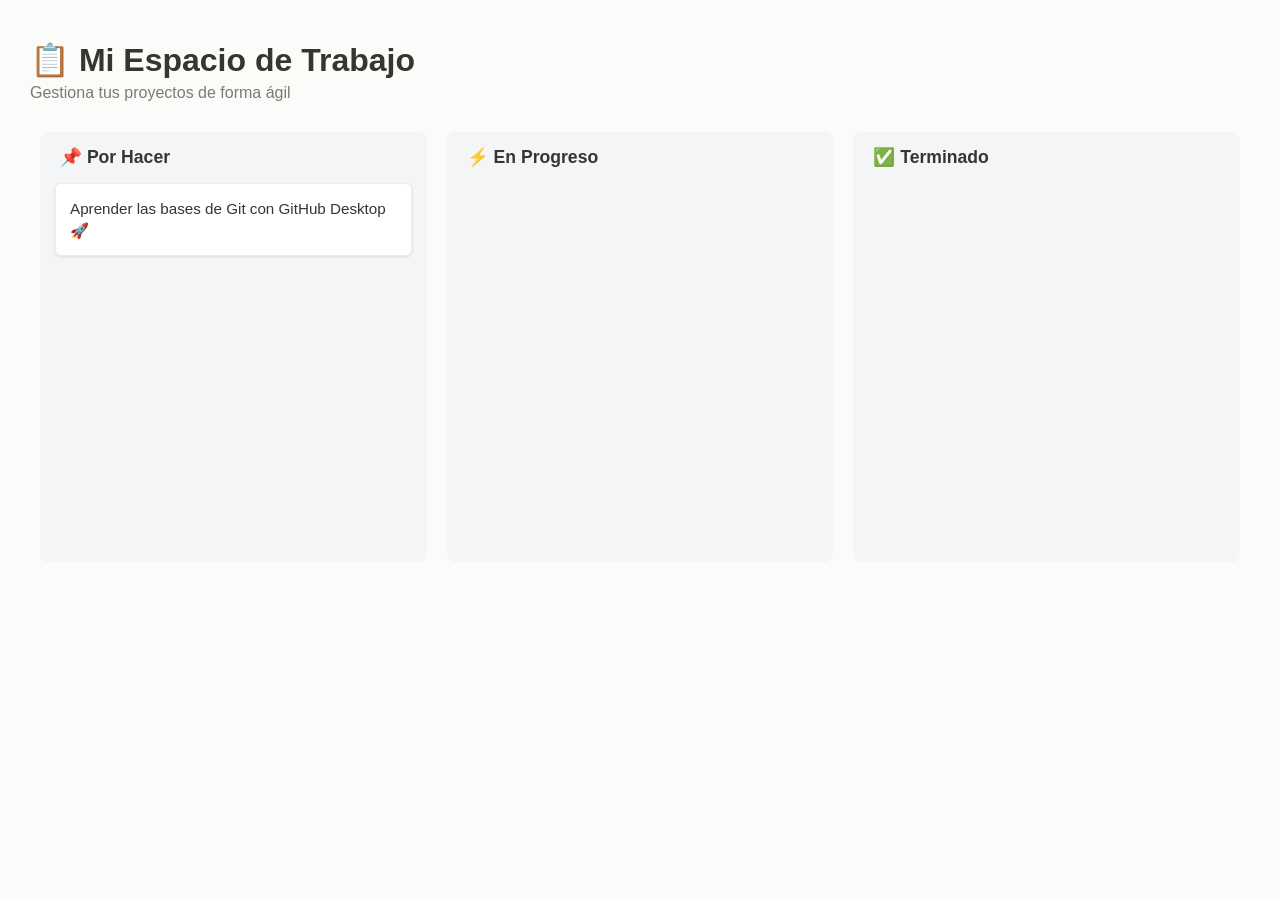
==== frontend/index.html @ f31f3bab "Estructura HTML y diseño CSS para columnas kanban Creé una configuración de tres columnas (Por hacer" ====
<!DOCTYPE html>
<html lang="es">
<head>
    <meta charset="UTF-8">
    <meta name="viewport" content="width=device-width, initial-scale=1.0">
    <title>Mi Tablero Kanban - Estilo Notion</title>
    <link rel="stylesheet" href="style.css">
</head>
<body>

    <header>
        <h1>📋 Mi Espacio de Trabajo</h1>
        <p>Gestiona tus proyectos de forma ágil</p>
    </header>

    <main class="kanban-board">
        
        <section class="kanban-column" id="to-do">
            <h2>📌 Por Hacer</h2>
            <div class="cards-container">
                <div class="kanban-card">
                    <p>Aprender las bases de Git con GitHub Desktop 🚀</p>
                </div>
            </div>
        </section>

        <section class="kanban-column" id="in-progress">
            <h2>⚡ En Progreso</h2>
            <div class="cards-container">
                </div>
        </section>

        <section class="kanban-column" id="done">
            <h2>✅ Terminado</h2>
            <div class="cards-container">
                </div>
        </section>

    </main>

    <script src="app.js"></script>
</body>
</html>
---- frontend/style.css ----
/* Configuración general y tipografía estilo Notion */
body {
    font-family: 'Segoe UI', Tahoma, Geneva, Verdana, sans-serif;
    background-color: #fbfbfa; /* Gris ultra claro de fondo */
    color: #37352f; /* El color de texto casi negro de Notion */
    margin: 0;
    padding: 20px;
}

header {
    margin-bottom: 30px;
    padding-left: 10px;
}

header h1 {
    font-size: 2rem;
    margin-bottom: 5px;
}

header p {
    color: #7a7a76;
    margin: 0;
}

/* El contenedor del tablero usa Flexbox para alinear las columnas horizontalmente */
.kanban-board {
    display: flex;
    gap: 20px; /* Separación entre columnas */
    align-items: flex-start;
    max-width: 1200px;
    margin: 0 auto;
}

/* Estilo para cada una de las 3 columnas */
.kanban-column {
    background-color: #f4f5f6; /* Fondo gris suave para la columna */
    flex: 1; /* Hace que las 3 columnas midan exactamente lo mismo */
    border-radius: 8px;
    padding: 15px;
    min-height: 400px;
}

.kanban-column h2 {
    font-size: 1.1rem;
    margin-top: 0;
    margin-bottom: 15px;
    padding-left: 5px;
}

/* Contenedor interno donde caerán las tarjetas */
.cards-container {
    display: flex;
    flex-direction: column;
    gap: 10px;
    min-height: 350px;
}

/* Estilo de la tarjeta de tarea individual */
.kanban-card {
    background-color: #ffffff;
    padding: 14px;
    border-radius: 6px;
    box-shadow: 0px 1px 3px rgba(0, 0, 0, 0.1); /* Sombra ligera profesional */
    border: 1px solid #edece9;
    cursor: grab; /* Cambia el cursor para indicar que se puede mover */
}

.kanban-card p {
    margin: 0;
    font-size: 0.95rem;
    line-height: 1.4;
}
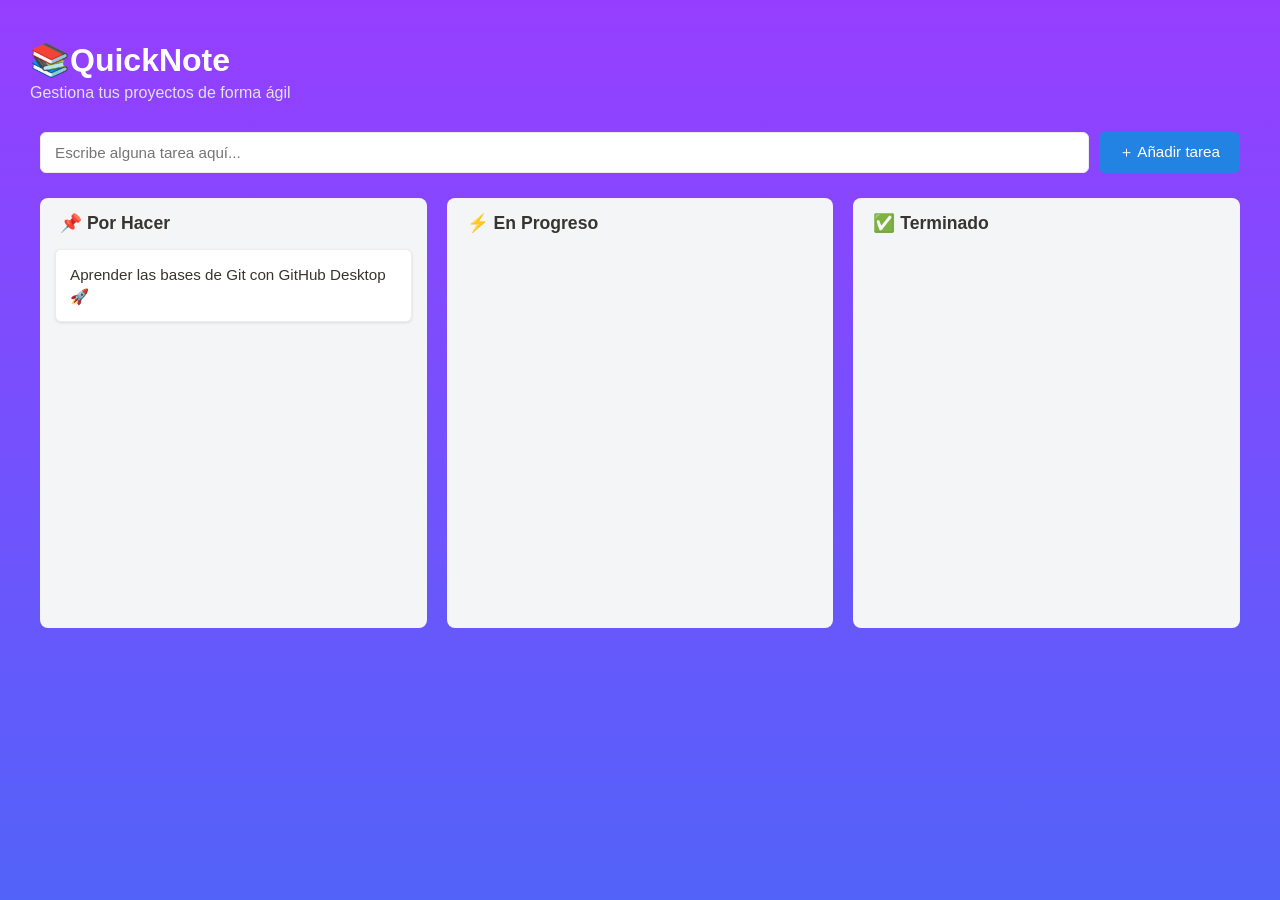
==== commit f1de42c8: "creación de tarjetas y fondo personalizado Se arreglo los IDs de entrada de tareas para permitir la " ====
--- a/frontend/index.html
+++ b/frontend/index.html
@@ -9,16 +9,21 @@
 <body>
 
     <header>
-        <h1>📋 Mi Espacio de Trabajo</h1>
+        <h1>📚QuickNote</h1>
         <p>Gestiona tus proyectos de forma ágil</p>
     </header>
+
+    <div class="add-task-container">
+        <input type="text" id="task-input" placeholder="Escribe alguna tarea aquí..." autocomplete="off">
+        <button id="add-task-btn">＋ Añadir tarea</button>
+    </div>
 
     <main class="kanban-board">
         
         <section class="kanban-column" id="to-do">
             <h2>📌 Por Hacer</h2>
-            <div class="cards-container">
-                <div class="kanban-card">
+            <div class="cards-container dropzone">
+                <div class="kanban-card" draggable="true">
                     <p>Aprender las bases de Git con GitHub Desktop 🚀</p>
                 </div>
             </div>
@@ -26,13 +31,13 @@
 
         <section class="kanban-column" id="in-progress">
             <h2>⚡ En Progreso</h2>
-            <div class="cards-container">
+            <div class="cards-container dropzone">
                 </div>
         </section>
 
         <section class="kanban-column" id="done">
             <h2>✅ Terminado</h2>
-            <div class="cards-container">
+            <div class="cards-container dropzone">
                 </div>
         </section>
 
--- a/frontend/style.css
+++ b/frontend/style.css
@@ -1,8 +1,11 @@
-/* Configuración general y tipografía estilo Notion */
+/* Configuración general con el fondo degradado suave y relajante */
 body {
     font-family: 'Segoe UI', Tahoma, Geneva, Verdana, sans-serif;
-    background-color: #fbfbfa; /* Gris ultra claro de fondo */
-    color: #37352f; /* El color de texto casi negro de Notion */
+    /* Degradado lineal extraído de tu última imagen */
+    background: linear-gradient(180deg, #963eff 0%, #5263f9 100%);
+    /* Evita que el fondo se corte si tienes muchas tareas hacia abajo */
+    background-attachment: fixed;
+    color: #37352f; 
     margin: 0;
     padding: 20px;
 }
@@ -15,10 +18,11 @@
 header h1 {
     font-size: 2rem;
     margin-bottom: 5px;
+    color: #ffffff; /* 👇 Cambiado a blanco para que resalte */
 }
 
 header p {
-    color: #7a7a76;
+    color: #e2e2e2; /* 👇 Cambiado a un gris claro súper limpio */
     margin: 0;
 }
 
@@ -69,4 +73,47 @@
     margin: 0;
     font-size: 0.95rem;
     line-height: 1.4;
+}
+
+/* Contenedor del buscador de tareas */
+.add-task-container {
+    max-width: 1200px;
+    margin: 0 auto 25px auto;
+    display: flex;
+    gap: 10px;
+    padding: 0 10px;
+}
+
+/* El campo de texto estilo input de Notion */
+#task-input {
+    flex: 1;
+    padding: 10px 14px;
+    font-size: 0.95rem;
+    border-radius: 6px;
+    border: 1px solid #edece9;
+    background-color: #ffffff;
+    color: #37352f;
+    outline: none;
+}
+
+#task-input:focus {
+    border-color: #2383e2; /* Azul sutil al dar clic */
+    box-shadow: 0 0 0 3px rgba(35, 131, 226, 0.15);
+}
+
+/* El botón de agregar */
+#add-task-btn {
+    background-color: #2383e2;
+    color: white;
+    border: none;
+    padding: 10px 20px;
+    font-size: 0.95rem;
+    font-weight: 500;
+    border-radius: 6px;
+    cursor: pointer;
+    transition: background 0.2s ease;
+}
+
+#add-task-btn:hover {
+    background-color: #1a6ab4;
 }
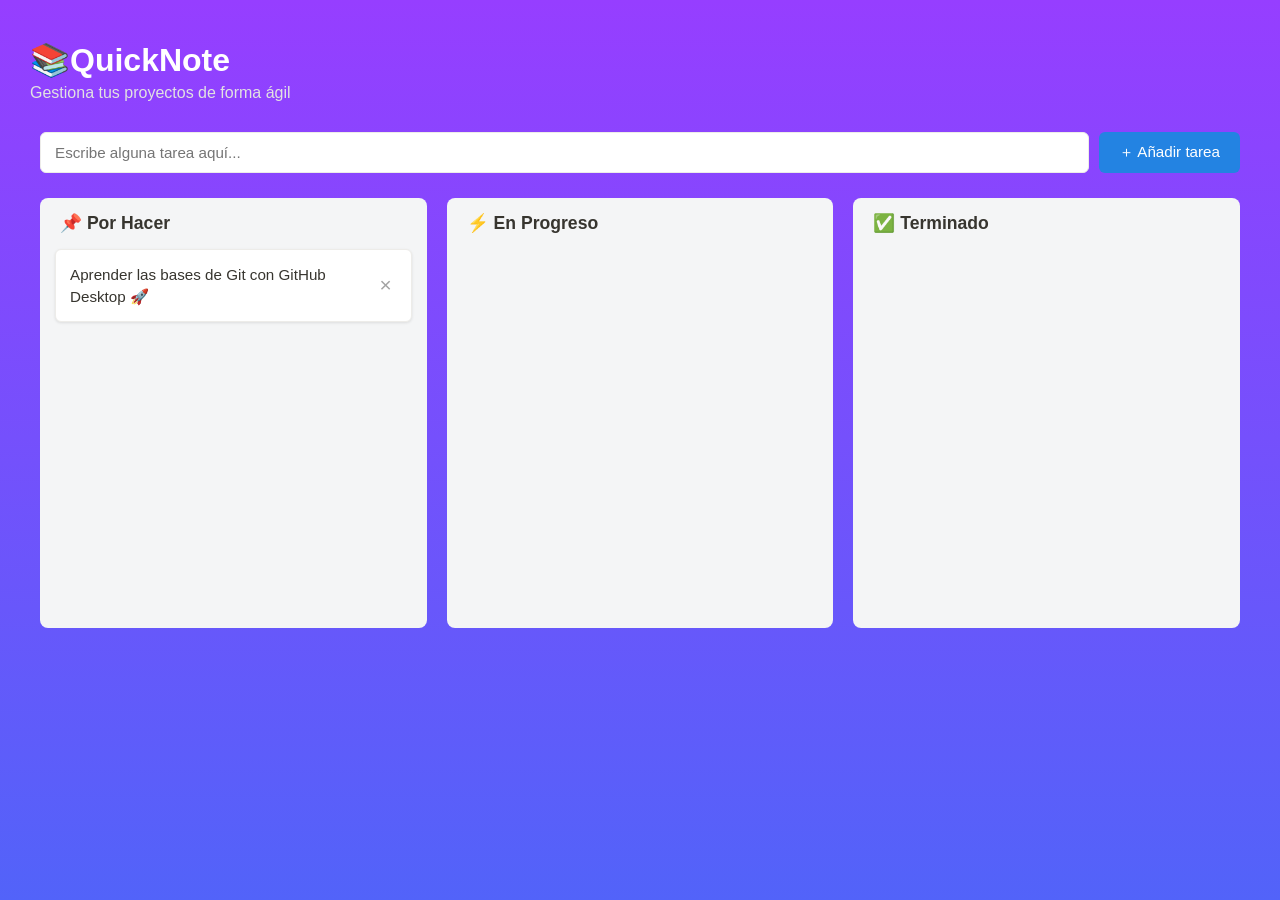
==== commit 4fb6797e: "Retoques" ====
--- a/frontend/index.html
+++ b/frontend/index.html
@@ -23,11 +23,14 @@
         <section class="kanban-column" id="to-do">
             <h2>📌 Por Hacer</h2>
             <div class="cards-container dropzone">
+        
                 <div class="kanban-card" draggable="true">
                     <p>Aprender las bases de Git con GitHub Desktop 🚀</p>
+                    <button class="delete-card-btn">×</button>
                 </div>
+
             </div>
-        </section>
+        </section> 
 
         <section class="kanban-column" id="in-progress">
             <h2>⚡ En Progreso</h2>
--- a/frontend/style.css
+++ b/frontend/style.css
@@ -116,4 +116,32 @@
 
 #add-task-btn:hover {
     background-color: #1a6ab4;
+}
+
+/* Hacer que la tarjeta use Flexbox para alinear el texto y el botón X */
+.kanban-card {
+    display: flex;
+    justify-content: space-between;
+    align-items: center;
+    position: relative;
+    transition: all 0.2s ease; /* Animación para cuando aparezca/desaparezca */
+}
+
+/* Estilo para el botón de eliminar */
+.delete-card-btn {
+    background: none;
+    border: none;
+    color: #a3a3a3;
+    font-size: 1.3rem;
+    cursor: pointer;
+    padding: 0 5px;
+    line-height: 1;
+    border-radius: 4px;
+    transition: all 0.2s ease;
+}
+
+/* Efecto cuando pasas el mouse por encima de la X */
+.delete-card-btn:hover {
+    background-color: #fee2e2; /* Fondo rojo sutil */
+    color: #ef4444; /* X de color rojo */
 }
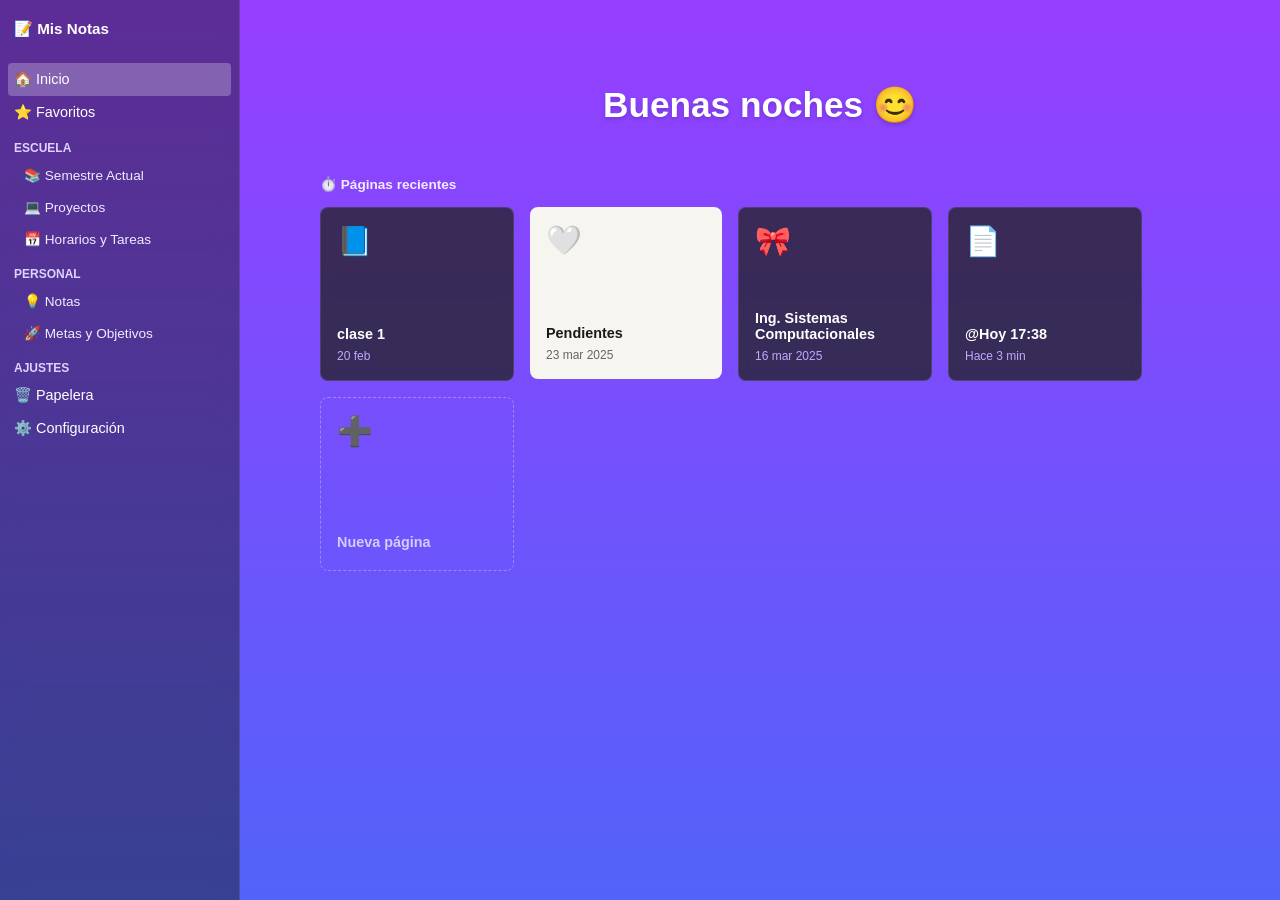
==== commit 350d8844: "estructura del panel igual que al de un bloc de notas Reemplacé la antigua cuadrícula con una barra " ====
--- a/frontend/index.html
+++ b/frontend/index.html
@@ -3,49 +3,96 @@
 <head>
     <meta charset="UTF-8">
     <meta name="viewport" content="width=device-width, initial-scale=1.0">
-    <title>Mi Tablero Kanban - Estilo Notion</title>
+    <title>Jocelin's Notion</title>
     <link rel="stylesheet" href="style.css">
 </head>
 <body>
 
-    <header>
-        <h1>📚QuickNote</h1>
-        <p>Gestiona tus proyectos de forma ágil</p>
-    </header>
+    <div class="notion-layout">
+        <!-- 1. BARRA LATERAL OSCURA (SIDEBAR) -->
+        <aside class="notion-sidebar">
+            <div class="sidebar-header">
+                <div class="user-profile">📝 Mis Notas</div>
+            </div>
+            
+            <nav class="sidebar-menu">
+                <div class="menu-item active">🏠 Inicio</div>
+                <div class="menu-item">⭐ Favoritos</div>
+                
+                <div class="menu-section">Escuela</div>
+                <div class="menu-item sub">📚 Semestre Actual</div>
+                <div class="menu-item sub">💻 Proyectos</div>
+                <div class="menu-item sub">📅 Horarios y Tareas</div>
+                
+                <div class="menu-section">Personal</div>
+                <div class="menu-item sub">💡 Notas</div>
+                <div class="menu-item sub">🚀 Metas y Objetivos</div>
+                
+                <div class="menu-section">Ajustes</div>
+                <div class="menu-item">🗑️ Papelera</div>
+                <div class="menu-item">⚙️ Configuración</div>
+            </nav>
+        </aside>
 
-    <div class="add-task-container">
-        <input type="text" id="task-input" placeholder="Escribe alguna tarea aquí..." autocomplete="off">
-        <button id="add-task-btn">＋ Añadir tarea</button>
+        <!-- 2. CONTENIDO PRINCIPAL (ESTILO NOTION HOME) -->
+        <main class="notion-main">
+            <header class="notion-header">
+                <h1 id="welcome-title">Buenas tardes 😊</h1>
+            </header>
+            <!-- Sección de Páginas Recientes -->
+            <section class="pages-section">
+                <p class="section-title">⏱️ Páginas recientes</p>
+                
+                <div class="cards-grid">
+                    <!-- Tarjeta 1 -->
+                    <div class="notion-page-card">
+                        <div class="page-icon">📘</div>
+                        <div class="page-info">
+                            <h3>clase 1</h3>
+                            <span>20 feb</span>
+                        </div>
+                    </div>
+
+                    <!-- Tarjeta 2 -->
+                    <div class="notion-page-card highlight">
+                        <div class="page-icon">🤍</div>
+                        <div class="page-info">
+                            <h3>Pendientes</h3>
+                            <span>23 mar 2025</span>
+                        </div>
+                    </div>
+
+                    <!-- Tarjeta 3 -->
+                    <div class="notion-page-card">
+                        <div class="page-icon">🎀</div>
+                        <div class="page-info">
+                            <h3>Ing. Sistemas Computacionales</h3>
+                            <span>16 mar 2025</span>
+                        </div>
+                    </div>
+
+                    <!-- Tarjeta 4 -->
+                    <div class="notion-page-card">
+                        <div class="page-icon">📄</div>
+                        <div class="page-info">
+                            <h3>@Hoy 17:38</h3>
+                            <span>Hace 3 min</span>
+                        </div>
+                    </div>
+
+                    <!-- Tarjeta de Crear Nueva Página -->
+                    <div class="notion-page-card create-card">
+                        <div class="page-icon">➕</div>
+                        <div class="page-info">
+                            <h3>Nueva página</h3>
+                        </div>
+                    </div>
+                </div>
+            </section>
+        </main>
     </div>
 
-    <main class="kanban-board">
-        
-        <section class="kanban-column" id="to-do">
-            <h2>📌 Por Hacer</h2>
-            <div class="cards-container dropzone">
-        
-                <div class="kanban-card" draggable="true">
-                    <p>Aprender las bases de Git con GitHub Desktop 🚀</p>
-                    <button class="delete-card-btn">×</button>
-                </div>
+    <script src="app.js"></script>
 
-            </div>
-        </section> 
-
-        <section class="kanban-column" id="in-progress">
-            <h2>⚡ En Progreso</h2>
-            <div class="cards-container dropzone">
-                </div>
-        </section>
-
-        <section class="kanban-column" id="done">
-            <h2>✅ Terminado</h2>
-            <div class="cards-container dropzone">
-                </div>
-        </section>
-
-    </main>
-
-    <script src="app.js"></script>
 </body>
 </html>
--- a/frontend/style.css
+++ b/frontend/style.css
@@ -1,147 +1,273 @@
-/* Configuración general con el fondo degradado suave y relajante */
+/* Configuración General respetando tu degradado favorito */
 body {
-    font-family: 'Segoe UI', Tahoma, Geneva, Verdana, sans-serif;
-    /* Degradado lineal extraído de tu última imagen */
+    font-family: -apple-system, BlinkMacSystemFont, "Segoe UI", Roboto, Helvetica, Arial, sans-serif;
+    margin: 0;
+    padding: 0;
+    /* 👇 Tu degradado pastel exacto */
     background: linear-gradient(180deg, #963eff 0%, #5263f9 100%);
-    /* Evita que el fondo se corte si tienes muchas tareas hacia abajo */
     background-attachment: fixed;
-    color: #37352f; 
-    margin: 0;
-    padding: 20px;
-}
-
-header {
-    margin-bottom: 30px;
-    padding-left: 10px;
-}
-
-header h1 {
-    font-size: 2rem;
-    margin-bottom: 5px;
-    color: #ffffff; /* 👇 Cambiado a blanco para que resalte */
-}
-
-header p {
-    color: #e2e2e2; /* 👇 Cambiado a un gris claro súper limpio */
-    margin: 0;
-}
-
-/* El contenedor del tablero usa Flexbox para alinear las columnas horizontalmente */
-.kanban-board {
-    display: flex;
-    gap: 20px; /* Separación entre columnas */
-    align-items: flex-start;
-    max-width: 1200px;
-    margin: 0 auto;
-}
-
-/* Estilo para cada una de las 3 columnas */
-.kanban-column {
-    background-color: #f4f5f6; /* Fondo gris suave para la columna */
-    flex: 1; /* Hace que las 3 columnas midan exactamente lo mismo */
+    color: #ffffff;
+}
+
+/* Distribución de la Pantalla en dos columnas */
+.notion-layout {
+    display: flex;
+    height: 100vh;
+    width: 100vw;
+    overflow: hidden;
+}
+
+/* 1. BARRA LATERAL (Efecto Glassmorphism sutil para que combine con el fondo) */
+.notion-sidebar {
+    width: 240px;
+    background-color: rgba(25, 25, 25, 0.45); /* Oscuro semitransparente */
+    backdrop-filter: blur(10px); /* Desenfoque de cristal premium */
+    -webkit-backdrop-filter: blur(10px);
+    border-right: 1px solid rgba(255, 255, 255, 0.1);
+    display: flex;
+    flex-direction: column;
+    padding: 10px 0;
+    box-sizing: border-box;
+}
+
+.sidebar-header {
+    padding: 10px 14px;
+    font-weight: 600;
+    font-size: 0.95rem;
+    color: #ffffff;
+}
+
+.sidebar-menu {
+    margin-top: 15px;
+}
+
+.menu-section {
+    font-size: 0.75rem;
+    color: #dfd2ff; /* Morado claro para que contraste */
+    text-transform: uppercase;
+    font-weight: 700;
+    padding: 12px 14px 4px 14px;
+}
+
+.menu-item {
+    padding: 8px 14px;
+    font-size: 0.9rem;
+    color: #ffffff;
+    cursor: pointer;
+    display: flex;
+    align-items: center;
+    gap: 8px; /* 👇 Añade esto para que el emoji no quede pegado al texto */
+    transition: background 0.2s;
+}
+
+.menu-item:hover {
+    background-color: rgba(255, 255, 255, 0.15);
+    border-radius: 4px;
+    margin: 0 8px;
+    padding: 8px 6px;
+}
+
+.menu-item.active {
+    background-color: rgba(255, 255, 255, 0.25);
+    font-weight: 500;
+    border-radius: 4px;
+    margin: 0 8px;
+    padding: 8px 6px;
+}
+
+.menu-item.sub {
+    color: #f1ebff;
+    font-size: 0.85rem;
+    padding-left: 24px;
+}
+
+/* 2. ÁREA PRINCIPAL CON FONDO DEGRADADO VISIBLE */
+.notion-main {
+    flex: 1;
+    padding: 60px 80px;
+    overflow-y: auto;
+}
+
+.notion-header h1 {
+    font-size: 2.2rem;
+    font-weight: 700;
+    text-align: center;
+    margin-bottom: 50px;
+    color: #ffffff;
+    text-shadow: 0 2px 4px rgba(0, 0, 0, 0.2); /* Sombra sutil al texto */
+}
+
+/* Sección de Páginas */
+.section-title {
+    font-size: 0.85rem;
+    color: #ffffff;
+    font-weight: 600;
+    margin-bottom: 15px;
+    opacity: 0.9;
+}
+
+/* Rejilla de Tarjetas */
+.cards-grid {
+    display: flex;
+    gap: 16px;
+    flex-wrap: wrap;
+}
+
+/* Tarjetas oscuras traslúcidas que dejan ver el fondo sutilmente */
+.notion-page-card {
+    background-color: rgba(32, 32, 32, 0.75);
+    backdrop-filter: blur(5px);
+    border: 1px solid rgba(255, 255, 255, 0.1);
     border-radius: 8px;
-    padding: 15px;
-    min-height: 400px;
-}
-
-.kanban-column h2 {
-    font-size: 1.1rem;
-    margin-top: 0;
+    width: 160px;
+    height: 140px;
+    padding: 16px;
+    display: flex;
+    flex-direction: column;
+    justify-content: space-between;
+    cursor: pointer;
+    transition: all 0.2s ease;
+}
+
+.notion-page-card:hover {
+    background-color: rgba(44, 44, 44, 0.85);
+    transform: translateY(-2px); /* Pequeño brinco hacia arriba al pasar el mouse */
+}
+
+/* Tarjeta destacada 'Pendientes' (Color crema de tu captura) */
+.notion-page-card.highlight {
+    background-color: #f7f5f0;
+    color: #191919;
+    border: none;
+}
+
+.notion-page-card.highlight:hover {
+    background-color: #eeebe3;
+}
+
+.notion-page-card.highlight .page-info span {
+    color: #666666;
+}
+
+.page-icon {
+    font-size: 1.8rem;
+}
+
+.page-info h3 {
+    margin: 0 0 4px 0;
+    font-size: 0.9rem;
+    font-weight: 600;
+}
+
+.page-info span {
+    font-size: 0.75rem;
+    color: #bfaaff; /* Gris morado claro para fechas */
+}
+
+/* Tarjeta especial Nueva Página */
+.create-card {
+    background-color: transparent;
+    border: 1px dashed rgba(255, 255, 255, 0.3);
+}
+
+.create-card .page-info h3 {
+    color: #ffffff;
+    opacity: 0.7;
+}
+
+.create-card:hover {
+    background-color: rgba(255, 255, 255, 0.1);
+}
+
+/* ==========================================
+   ARREGLO DEL LOG IN (BLANCO, CHICO Y CENTRADO)
+   ========================================== */
+
+/* Centra la cajita encima del fondo morado */
+.login-wrapper {
+    display: flex;
+    justify-content: center;
+    align-items: center;
+    min-height: 100vh;
+    width: 100vw;
+    position: absolute;
+    top: 0;
+    left: 0;
+    z-index: 999;
+}
+
+/* La cajita blanca y pequeña */
+.login-wrapper .login-container {
+    background-color: #ffffff !important; 
+    width: 100%;
+    max-width: 300px; /* 👇 Súper compacta */
+    padding: 30px;
+    border-radius: 12px;
+    box-shadow: 0 10px 25px rgba(0, 0, 0, 0.2);
+    text-align: center;
+    color: #333333 !important;
+    box-sizing: border-box;
+}
+
+.login-wrapper .login-container h2 {
+    font-size: 1.4rem;
+    margin: 0 0 6px 0;
+    color: #111111;
+    font-weight: 600;
+}
+
+.login-wrapper .login-subtitle {
+    color: #666666;
+    font-size: 0.8rem;
+    margin-bottom: 20px;
+}
+
+.login-wrapper .input-group {
+    text-align: left;
     margin-bottom: 15px;
-    padding-left: 5px;
-}
-
-/* Contenedor interno donde caerán las tarjetas */
-.cards-container {
-    display: flex;
-    flex-direction: column;
-    gap: 10px;
-    min-height: 350px;
-}
-
-/* Estilo de la tarjeta de tarea individual */
-.kanban-card {
+}
+
+.login-wrapper .input-group label {
+    display: block;
+    font-size: 0.75rem;
+    color: #555555;
+    margin-bottom: 4px;
+    font-weight: 500;
+}
+
+/* Inputs bonitos y estilizados */
+.login-wrapper .input-group input {
+    width: 100%;
+    padding: 10px;
+    font-size: 0.85rem;
+    background-color: #f9f9f9;
+    border: 1px solid #cccccc;
+    border-radius: 6px;
+    color: #333333;
+    outline: none;
+    box-sizing: border-box;
+}
+
+.login-wrapper .input-group input:focus {
+    border-color: #5263f9;
     background-color: #ffffff;
-    padding: 14px;
-    border-radius: 6px;
-    box-shadow: 0px 1px 3px rgba(0, 0, 0, 0.1); /* Sombra ligera profesional */
-    border: 1px solid #edece9;
-    cursor: grab; /* Cambia el cursor para indicar que se puede mover */
-}
-
-.kanban-card p {
-    margin: 0;
-    font-size: 0.95rem;
-    line-height: 1.4;
-}
-
-/* Contenedor del buscador de tareas */
-.add-task-container {
-    max-width: 1200px;
-    margin: 0 auto 25px auto;
-    display: flex;
-    gap: 10px;
-    padding: 0 10px;
-}
-
-/* El campo de texto estilo input de Notion */
-#task-input {
-    flex: 1;
-    padding: 10px 14px;
-    font-size: 0.95rem;
-    border-radius: 6px;
-    border: 1px solid #edece9;
-    background-color: #ffffff;
-    color: #37352f;
-    outline: none;
-}
-
-#task-input:focus {
-    border-color: #2383e2; /* Azul sutil al dar clic */
-    box-shadow: 0 0 0 3px rgba(35, 131, 226, 0.15);
-}
-
-/* El botón de agregar */
-#add-task-btn {
-    background-color: #2383e2;
+}
+
+/* Botón estilizado tipo Notion */
+.login-wrapper #login-submit-btn {
+    width: 100%;
+    background-color: #5263f9;
     color: white;
     border: none;
-    padding: 10px 20px;
-    font-size: 0.95rem;
+    padding: 10px;
+    font-size: 0.9rem;
     font-weight: 500;
     border-radius: 6px;
     cursor: pointer;
+    margin-top: 5px;
     transition: background 0.2s ease;
 }
 
-#add-task-btn:hover {
-    background-color: #1a6ab4;
-}
-
-/* Hacer que la tarjeta use Flexbox para alinear el texto y el botón X */
-.kanban-card {
-    display: flex;
-    justify-content: space-between;
-    align-items: center;
-    position: relative;
-    transition: all 0.2s ease; /* Animación para cuando aparezca/desaparezca */
-}
-
-/* Estilo para el botón de eliminar */
-.delete-card-btn {
-    background: none;
-    border: none;
-    color: #a3a3a3;
-    font-size: 1.3rem;
-    cursor: pointer;
-    padding: 0 5px;
-    line-height: 1;
-    border-radius: 4px;
-    transition: all 0.2s ease;
-}
-
-/* Efecto cuando pasas el mouse por encima de la X */
-.delete-card-btn:hover {
-    background-color: #fee2e2; /* Fondo rojo sutil */
-    color: #ef4444; /* X de color rojo */
+.login-wrapper #login-submit-btn:hover {
+    background-color: #3b4cb8;
 }
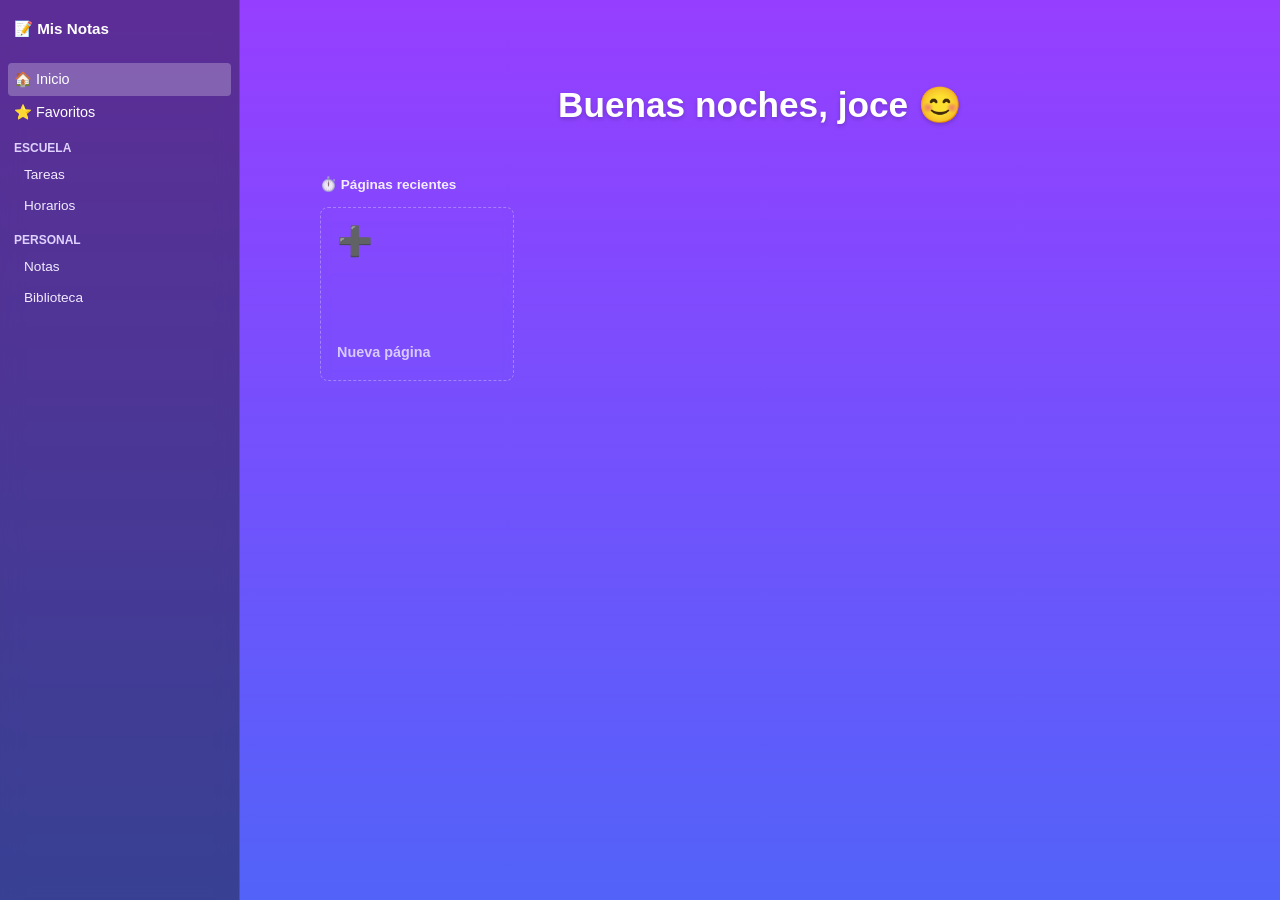
==== commit 763f75f8: "limpiar tarjetas demo Se eliminaron y se anexaron nuevas estáticas de prueba en la sección de Inicio" ====
--- a/frontend/index.html
+++ b/frontend/index.html
@@ -20,67 +20,26 @@
                 <div class="menu-item">⭐ Favoritos</div>
                 
                 <div class="menu-section">Escuela</div>
-                <div class="menu-item sub">📚 Semestre Actual</div>
-                <div class="menu-item sub">💻 Proyectos</div>
-                <div class="menu-item sub">📅 Horarios y Tareas</div>
+                <div class="menu-item sub">Tareas</div>
+                <div class="menu-item sub">Horarios</div>
                 
                 <div class="menu-section">Personal</div>
-                <div class="menu-item sub">💡 Notas</div>
-                <div class="menu-item sub">🚀 Metas y Objetivos</div>
+                <div class="menu-item sub">Notas</div>
+                <div class="menu-item sub">Biblioteca</div>
                 
-                <div class="menu-section">Ajustes</div>
-                <div class="menu-item">🗑️ Papelera</div>
-                <div class="menu-item">⚙️ Configuración</div>
             </nav>
         </aside>
 
         <!-- 2. CONTENIDO PRINCIPAL (ESTILO NOTION HOME) -->
         <main class="notion-main">
             <header class="notion-header">
-                <h1 id="welcome-title">Buenas tardes 😊</h1>
+                <h1 id="welcome-title">Buenas noches, joce 😊</h1>
             </header>
-            <!-- Sección de Páginas Recientes -->
-            <section class="pages-section">
+
+            <div id="sec-inicio" class="notion-section">
                 <p class="section-title">⏱️ Páginas recientes</p>
                 
                 <div class="cards-grid">
-                    <!-- Tarjeta 1 -->
-                    <div class="notion-page-card">
-                        <div class="page-icon">📘</div>
-                        <div class="page-info">
-                            <h3>clase 1</h3>
-                            <span>20 feb</span>
-                        </div>
-                    </div>
-
-                    <!-- Tarjeta 2 -->
-                    <div class="notion-page-card highlight">
-                        <div class="page-icon">🤍</div>
-                        <div class="page-info">
-                            <h3>Pendientes</h3>
-                            <span>23 mar 2025</span>
-                        </div>
-                    </div>
-
-                    <!-- Tarjeta 3 -->
-                    <div class="notion-page-card">
-                        <div class="page-icon">🎀</div>
-                        <div class="page-info">
-                            <h3>Ing. Sistemas Computacionales</h3>
-                            <span>16 mar 2025</span>
-                        </div>
-                    </div>
-
-                    <!-- Tarjeta 4 -->
-                    <div class="notion-page-card">
-                        <div class="page-icon">📄</div>
-                        <div class="page-info">
-                            <h3>@Hoy 17:38</h3>
-                            <span>Hace 3 min</span>
-                        </div>
-                    </div>
-
-                    <!-- Tarjeta de Crear Nueva Página -->
                     <div class="notion-page-card create-card">
                         <div class="page-icon">➕</div>
                         <div class="page-info">
@@ -88,7 +47,80 @@
                         </div>
                     </div>
                 </div>
-            </section>
+            </div>
+
+            <div id="sec-favoritos" class="notion-section d-none">
+                <p class="section-title">⭐ Elementos Marcados como Favoritos</p>
+                <div class="placeholder-box">
+                    <p>Aquí se reflejarán las notas y tareas que califiques con estrella.</p>
+                </div>
+            </div>
+
+            <div id="sec-tareas" class="notion-section d-none">
+                <p class="section-title">📅 Gestión de Tareas Académicas</p>
+                <div class="app-form-box">
+                    <input type="text" id="task-title" placeholder="Título de la tarea...">
+                    <div class="form-row">
+                        <label>Inicio: <input type="date" id="task-start"></label>
+                        <label>Vence: <input type="date" id="task-end"></label>
+                    </div>
+                    <button id="btn-add-task">Agregar Tarea</button>
+                </div>
+                <ul id="task-list-render" class="styled-list"></ul>
+            </div>
+
+            <div id="sec-horarios" class="notion-section d-none">
+                <p class="section-title">⏰ Horario de Clases Semanal</p>
+                <div class="table-container">
+                    <table class="editable-table">
+                        <thead>
+                            <tr>
+                                <th>Hora</th>
+                                <th>Lunes</th>
+                                <th>Martes</th>
+                                <th>Miércoles</th>
+                                <th>Jueves</th>
+                                <th>Viernes</th>
+                            </tr>
+                        </thead>
+                        <tbody>
+                            <tr>
+                                <td><input type="text" value="07:00 - 09:00"></td>
+                                <td><input type="text" value="Cálculo"></td>
+                                <td><input type="text" value="Sistemas"></td>
+                                <td><input type="text" value="Cálculo"></td>
+                                <td><input type="text" value="Sistemas"></td>
+                                <td><input type="text" value="Inglés"></td>
+                            </tr>
+                            <tr>
+                                <td><input type="text" value="09:00 - 11:00"></td>
+                                <td><input type="text" value="Estructuras"></td>
+                                <td><input type="text" value="Física"></td>
+                                <td><input type="text" value="Estructuras"></td>
+                                <td><input type="text" value="Física"></td>
+                                <td><input type="text" value="Simulación"></td>
+                            </tr>
+                        </tbody>
+                    </table>
+                </div>
+            </div>
+
+            <div id="sec-notas" class="notion-section d-none">
+                <p class="section-title">📝 Bloc de Notas Rápidas</p>
+                <div class="app-form-box">
+                    <textarea id="note-text" placeholder="Escribe el contenido de tu apunte o clase aquí..." rows="4"></textarea>
+                    <button id="btn-add-note">Guardar Nota</button>
+                </div>
+                <div id="notes-container-render" class="notes-grid-layout"></div>
+            </div>
+
+            <div id="sec-biblioteca" class="notion-section d-none">
+                <p class="section-title">📚 Repositorio General (Biblioteca)</p>
+                <div class="placeholder-box">
+                    <p>Historial y respaldo de cada elemento registrado en la aplicación.</p>
+                </div>
+            </div>
+
         </main>
     </div>
 
--- a/frontend/style.css
+++ b/frontend/style.css
@@ -270,4 +270,131 @@
 
 .login-wrapper #login-submit-btn:hover {
     background-color: #3b4cb8;
+}
+
+/* Control de visibilidad de secciones */
+.notion-section {
+    display: block;
+}
+.d-none {
+    display: none !important;
+}
+
+/* Formularios estilizados estilo glassmorphism */
+.app-form-box {
+    background: rgba(255, 255, 255, 0.1);
+    padding: 20px;
+    border-radius: 8px;
+    border: 1px solid rgba(255, 255, 255, 0.15);
+    margin-bottom: 20px;
+    max-width: 500px;
+}
+
+.app-form-box input, .app-form-box textarea {
+    width: 100%;
+    padding: 10px;
+    margin-bottom: 12px;
+    background: rgba(0, 0, 0, 0.2);
+    border: 1px solid rgba(255, 255, 255, 0.2);
+    border-radius: 6px;
+    color: white;
+    box-sizing: border-box;
+}
+
+.form-row {
+    display: flex;
+    gap: 15px;
+    margin-bottom: 12px;
+}
+
+.form-row label {
+    font-size: 0.85rem;
+    flex: 1;
+}
+
+.app-form-box button, #btn-add-note {
+    background: #5263f9;
+    color: white;
+    border: none;
+    padding: 10px 15px;
+    border-radius: 6px;
+    cursor: pointer;
+    font-weight: 500;
+}
+
+.app-form-box button:hover {
+    background: #3b4cb8;
+}
+
+/* Listas y cuadritos de texto guardados */
+.styled-list {
+    list-style: none;
+    padding: 0;
+}
+
+.styled-list li {
+    background: rgba(32, 32, 32, 0.7);
+    padding: 12px;
+    border-radius: 6px;
+    margin-bottom: 8px;
+    border-left: 4px solid #5263f9;
+}
+
+/* Tablas editables para el Horario */
+.table-container {
+    overflow-x: auto;
+    background: rgba(32, 32, 32, 0.7);
+    border-radius: 8px;
+    padding: 10px;
+}
+
+.editable-table {
+    width: 100%;
+    border-collapse: collapse;
+}
+
+.editable-table th, .editable-table td {
+    padding: 10px;
+    border: 1px solid rgba(255, 255, 255, 0.1);
+    text-align: center;
+}
+
+.editable-table input {
+    background: transparent;
+    border: none;
+    color: white;
+    text-align: center;
+    width: 100%;
+    font-size: 0.9rem;
+    outline: none;
+}
+
+.editable-table input:focus {
+    background: rgba(255, 255, 255, 0.1);
+    border-radius: 4px;
+}
+
+/* Bloques de notas y placeholders */
+.notes-grid-layout {
+    display: flex;
+    gap: 15px;
+    flex-wrap: wrap;
+}
+
+.note-item-card {
+    background: rgba(247, 245, 240, 0.95);
+    color: #191919;
+    padding: 15px;
+    border-radius: 8px;
+    width: 200px;
+    box-shadow: 0 4px 10px rgba(0,0,0,0.1);
+}
+
+.placeholder-box {
+    background: rgba(255, 255, 255, 0.05);
+    padding: 30px;
+    border-radius: 8px;
+    border: 1px dashed rgba(255, 255, 255, 0.2);
+    text-align: center;
+    color: #dfd2ff;
 }
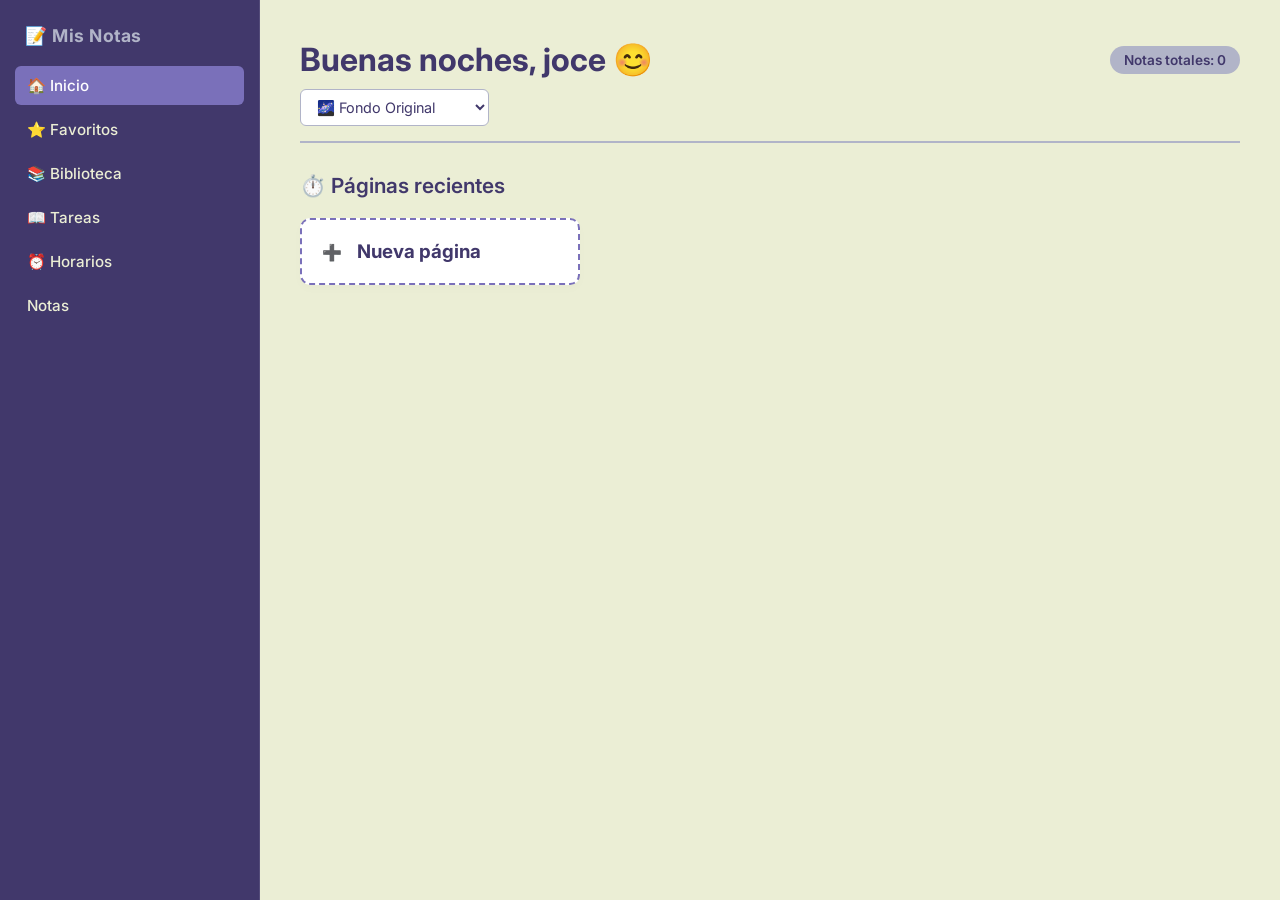
==== commit 996fa26b: "Modificaciones y correcciones se mejoro el diseño de la aplicación y se agregado módulos mas interac" ====
--- a/frontend/index.html
+++ b/frontend/index.html
@@ -8,39 +8,43 @@
 </head>
 <body>
 
-    <div class="notion-layout">
-        <!-- 1. BARRA LATERAL OSCURA (SIDEBAR) -->
+    <div class="notion-container">
+
         <aside class="notion-sidebar">
-            <div class="sidebar-header">
-                <div class="user-profile">📝 Mis Notas</div>
-            </div>
-            
-            <nav class="sidebar-menu">
-                <div class="menu-item active">🏠 Inicio</div>
-                <div class="menu-item">⭐ Favoritos</div>
-                
-                <div class="menu-section">Escuela</div>
-                <div class="menu-item sub">Tareas</div>
-                <div class="menu-item sub">Horarios</div>
-                
-                <div class="menu-section">Personal</div>
-                <div class="menu-item sub">Notas</div>
-                <div class="menu-item sub">Biblioteca</div>
-                
-            </nav>
+            <div class="sidebar-title">📝 Mis Notas</div>
+            <ul class="menu-list">
+                <li class="menu-item active">🏠 Inicio</li>
+                <li class="menu-item">⭐ Favoritos</li>
+                <li class="menu-item">📚 Biblioteca</li>
+                <li class="menu-item">📖 Tareas</li>
+                <li class="menu-item">⏰ Horarios</li>
+                <li class="menu-item">Notas</li>
+            </ul>
         </aside>
 
-        <!-- 2. CONTENIDO PRINCIPAL (ESTILO NOTION HOME) -->
         <main class="notion-main">
             <header class="notion-header">
-                <h1 id="welcome-title">Buenas noches, joce 😊</h1>
+                <div class="header-top">
+                    <h1 id="welcome-title">Buenas noches, jocelin 😊</h1>
+                    <div id="notes-counter" class="badge-counter">Notas totales: 0</div>
+                </div>
+                
+                <div class="extra-controls">
+                    <select id="bg-color-picker" class="styled-select">
+                        <option value="default">🌌 Fondo Original</option>
+                        <option value="theme-lila">🔮 Lila Desaturado</option>
+                        <option value="theme-amarillo">💛 Amarillo Pastel</option>
+                        <option value="theme-oliva">🌿 Oliva Claro</option>
+                        <option value="theme-purpura">🍇 Púrpura Profundo</option>
+                        <option value="theme-hueso">🦴 Blanco Hueso</option>
+                    </select>
+                </div>
             </header>
 
             <div id="sec-inicio" class="notion-section">
                 <p class="section-title">⏱️ Páginas recientes</p>
-                
                 <div class="cards-grid">
-                    <div class="notion-page-card create-card">
+                    <div class="notion-page-card create-card" id="btn-trigger-new-page">
                         <div class="page-icon">➕</div>
                         <div class="page-info">
                             <h3>Nueva página</h3>
@@ -50,21 +54,18 @@
             </div>
 
             <div id="sec-favoritos" class="notion-section d-none">
-                <p class="section-title">⭐ Elementos Marcados como Favoritos</p>
-                <div class="placeholder-box">
-                    <p>Aquí se reflejarán las notas y tareas que califiques con estrella.</p>
-                </div>
+                <p class="section-title">⭐ Mis Notas Favoritas</p>
+                <div id="fav-notes-render" class="notes-grid-layout"></div>
             </div>
 
             <div id="sec-tareas" class="notion-section d-none">
-                <p class="section-title">📅 Gestión de Tareas Académicas</p>
+                <p class="section-title">📖 Control de Tareas Pendientes</p>
                 <div class="app-form-box">
-                    <input type="text" id="task-title" placeholder="Título de la tarea...">
+                    <input type="text" id="task-title" placeholder="¿Qué tarea tienes pendiente?">
                     <div class="form-row">
-                        <label>Inicio: <input type="date" id="task-start"></label>
-                        <label>Vence: <input type="date" id="task-end"></label>
+                        <label>Fecha Límite: <input type="date" id="task-deadline"></label>
                     </div>
-                    <button id="btn-add-task">Agregar Tarea</button>
+                    <button id="btn-add-task">Añadir Tarea</button>
                 </div>
                 <ul id="task-list-render" class="styled-list"></ul>
             </div>
@@ -92,39 +93,43 @@
                                 <td><input type="text" value="Sistemas"></td>
                                 <td><input type="text" value="Inglés"></td>
                             </tr>
-                            <tr>
-                                <td><input type="text" value="09:00 - 11:00"></td>
-                                <td><input type="text" value="Estructuras"></td>
-                                <td><input type="text" value="Física"></td>
-                                <td><input type="text" value="Estructuras"></td>
-                                <td><input type="text" value="Física"></td>
-                                <td><input type="text" value="Simulación"></td>
-                            </tr>
                         </tbody>
                     </table>
                 </div>
             </div>
 
             <div id="sec-notas" class="notion-section d-none">
-                <p class="section-title">📝 Bloc de Notas Rápidas</p>
+                <p class="section-title">📝 Editor de Notas</p>
                 <div class="app-form-box">
-                    <textarea id="note-text" placeholder="Escribe el contenido de tu apunte o clase aquí..." rows="4"></textarea>
+                    <input type="hidden" id="edit-note-id">
+                    <input type="text" id="note-title-input" placeholder="Título de la nota..." style="font-weight: bold;">
+                    <textarea id="note-text" placeholder="Escribe el contenido de tu apunte aquí..." rows="4"></textarea>
+                    <div class="form-row">
+                        <label>Categoría:
+                            <select id="note-category" class="styled-select">
+                                <option value="Escuela">📚 Escuela</option>
+                                <option value="Personal">💡 Personal</option>
+                                <option value="Trabajo">💼 Trabajo</option>
+                            </select>
+                        </label>
+                    </div>
                     <button id="btn-add-note">Guardar Nota</button>
                 </div>
-                <div id="notes-container-render" class="notes-grid-layout"></div>
             </div>
 
             <div id="sec-biblioteca" class="notion-section d-none">
-                <p class="section-title">📚 Repositorio General (Biblioteca)</p>
-                <div class="placeholder-box">
-                    <p>Historial y respaldo de cada elemento registrado en la aplicación.</p>
+                <p class="section-title">📚 Biblioteca General de Notas</p>
+                <div class="search-filter-bar">
+                    <input type="text" id="search-input" placeholder="🔍 Buscar nota por nombre...">
+                    <select id="sort-select" class="styled-select">
+                        <option value="date-desc">📅 Más recientes primero</option>
+                        <option value="alpha-asc">🔤 Alfabético (A-Z)</option>
+                    </select>
                 </div>
+                <div id="library-notes-render" class="notes-grid-layout"></div>
             </div>
+        </main>
 
-        </main>
-    </div>
-
-    <script src="app.js"></script>
-
+    </div> <script src="app.js"></script>
 </body>
 </html>
--- a/frontend/style.css
+++ b/frontend/style.css
@@ -1,351 +1,346 @@
-/* Configuración General respetando tu degradado favorito */
-body {
-    font-family: -apple-system, BlinkMacSystemFont, "Segoe UI", Roboto, Helvetica, Arial, sans-serif;
+/* ==========================================
+   CONFIGURACIÓN GENERAL Y TIPOGRAFÍA
+   ========================================== */
+@import url('https://fonts.googleapis.com/css2?family=Inter:wght@300;400;500;600;700&display=swap');
+
+* {
     margin: 0;
     padding: 0;
-    /* 👇 Tu degradado pastel exacto */
-    background: linear-gradient(180deg, #963eff 0%, #5263f9 100%);
-    background-attachment: fixed;
+    box-sizing: border-box;
+    font-family: 'Inter', 'Segoe UI', Tahoma, Geneva, Verdana, sans-serif;
+}
+
+body {
+    background-color: #EBEED5; /* BEIGE base */
+    color: #41386B; /* DELFT BLUE para textos */
+    min-height: 100vh;
+}
+
+/* Ocultar secciones inactivas */
+.d-none {
+    display: none !important;
+}
+
+/* ==========================================
+   DISEÑO DE LA PANTALLA DE LOGIN
+   ========================================== */
+.login-container {
+    display: flex;
+    justify-content: center;
+    align-items: center;
+    min-height: 100vh;
+    background: linear-gradient(135deg, #41386B 0%, #7A70BA 100%);
+    padding: 20px;
+}
+
+.login-box {
+    background: #EBEED5; /* BEIGE */
+    padding: 40px;
+    border-radius: 12px;
+    box-shadow: 0 8px 24px rgba(0, 0, 0, 0.2);
+    width: 100%;
+    max-width: 400px;
+    border: 1px solid #B1B4C8;
+}
+
+.login-box h1 {
+    font-size: 1.8rem;
+    color: #41386B;
+    margin-bottom: 10px;
+    font-weight: 700;
+}
+
+.login-box p {
+    font-size: 0.95rem;
+    color: #7A70BA;
+    margin-bottom: 25px;
+}
+
+/* Formulario */
+.form-group {
+    margin-bottom: 20px;
+}
+
+.form-group label {
+    display: block;
+    font-size: 0.85rem;
+    font-weight: 600;
+    margin-bottom: 6px;
+    color: #41386B;
+    text-transform: uppercase;
+    letter-spacing: 0.5px;
+}
+
+.form-group input {
+    width: 100%;
+    padding: 12px;
+    border: 2px solid #B1B4C8;
+    border-radius: 8px;
+    background-color: #ffffff;
+    color: #41386B;
+    font-size: 1rem;
+    transition: all 0.3s ease;
+}
+
+.form-group input:focus {
+    outline: none;
+    border-color: #7A70BA;
+    box-shadow: 0 0 0 3px rgba(122, 112, 186, 0.2);
+}
+
+.btn-submit {
+    width: 100%;
+    padding: 12px;
+    background-color: #41386B;
+    color: #EBEED5;
+    border: none;
+    border-radius: 8px;
+    font-size: 1rem;
+    font-weight: 600;
+    cursor: pointer;
+    transition: background-color 0.2s ease;
+    margin-top: 10px;
+}
+
+.btn-submit:hover {
+    background-color: #7A70BA;
+}
+
+/* ==========================================
+   DISEÑO INTERFAZ PRINCIPAL (APP)
+   ========================================== */
+.notion-container {
+    display: flex;
+    min-height: 100vh;
+}
+
+/* Barra Lateral */
+.notion-sidebar {
+    width: 260px;
+    min-height: 100vh; /* Alarga la barra completamente hacia abajo */
+    height: 100%;       /* Asegura que cubra todo el espacio vertical disponible */
+    background-color: #41386B; /* DELFT BLUE */
+    color: #EBEED5;
+    padding: 25px 15px;
+    display: flex;
+    flex-direction: column;
+    gap: 20px;
+    border-right: 1px solid rgba(255, 255, 255, 0.1);
+}
+
+.sidebar-title {
+    font-size: 1.1rem;
+    font-weight: 700;
+    padding-left: 10px;
+    letter-spacing: 0.5px;
+    color: #B1B4C8;
+}
+
+.menu-list {
+    display: flex;
+    flex-direction: column;
+    gap: 5px;
+    list-style: none;
+}
+
+.menu-item {
+    padding: 10px 12px;
+    border-radius: 6px;
+    cursor: pointer;
+    font-size: 0.95rem;
+    font-weight: 500;
+    display: flex;
+    align-items: center;
+    gap: 10px;
+    transition: all 0.2s ease;
+}
+
+.menu-item:hover, .menu-item.active {
+    background-color: #7A70BA; /* AMETHYST */
     color: #ffffff;
 }
 
-/* Distribución de la Pantalla en dos columnas */
-.notion-layout {
-    display: flex;
-    height: 100vh;
-    width: 100vw;
-    overflow: hidden;
-}
-
-/* 1. BARRA LATERAL (Efecto Glassmorphism sutil para que combine con el fondo) */
-.notion-sidebar {
-    width: 240px;
-    background-color: rgba(25, 25, 25, 0.45); /* Oscuro semitransparente */
-    backdrop-filter: blur(10px); /* Desenfoque de cristal premium */
-    -webkit-backdrop-filter: blur(10px);
-    border-right: 1px solid rgba(255, 255, 255, 0.1);
-    display: flex;
-    flex-direction: column;
-    padding: 10px 0;
-    box-sizing: border-box;
-}
-
-.sidebar-header {
-    padding: 10px 14px;
-    font-weight: 600;
-    font-size: 0.95rem;
-    color: #ffffff;
-}
-
-.sidebar-menu {
-    margin-top: 15px;
-}
-
-.menu-section {
-    font-size: 0.75rem;
-    color: #dfd2ff; /* Morado claro para que contraste */
-    text-transform: uppercase;
-    font-weight: 700;
-    padding: 12px 14px 4px 14px;
-}
-
-.menu-item {
-    padding: 8px 14px;
-    font-size: 0.9rem;
-    color: #ffffff;
-    cursor: pointer;
-    display: flex;
-    align-items: center;
-    gap: 8px; /* 👇 Añade esto para que el emoji no quede pegado al texto */
-    transition: background 0.2s;
-}
-
-.menu-item:hover {
-    background-color: rgba(255, 255, 255, 0.15);
-    border-radius: 4px;
-    margin: 0 8px;
-    padding: 8px 6px;
-}
-
-.menu-item.active {
-    background-color: rgba(255, 255, 255, 0.25);
-    font-weight: 500;
-    border-radius: 4px;
-    margin: 0 8px;
-    padding: 8px 6px;
-}
-
-.menu-item.sub {
-    color: #f1ebff;
-    font-size: 0.85rem;
-    padding-left: 24px;
-}
-
-/* 2. ÁREA PRINCIPAL CON FONDO DEGRADADO VISIBLE */
+/* Área de Contenido Principal */
 .notion-main {
     flex: 1;
-    padding: 60px 80px;
+    background-color: #EBEED5; /* BEIGE */
+    padding: 40px;
     overflow-y: auto;
 }
 
-.notion-header h1 {
-    font-size: 2.2rem;
+.notion-header {
+    margin-bottom: 30px;
+    border-bottom: 2px solid #B1B4C8;
+    padding-bottom: 15px;
+}
+
+.header-top {
+    display: flex;
+    justify-content: space-between;
+    align-items: center;
+    flex-wrap: wrap;
+    gap: 15px;
+}
+
+.header-top h1 {
+    font-size: 2rem;
+    color: #41386B;
     font-weight: 700;
-    text-align: center;
-    margin-bottom: 50px;
-    color: #ffffff;
-    text-shadow: 0 2px 4px rgba(0, 0, 0, 0.2); /* Sombra sutil al texto */
-}
-
-/* Sección de Páginas */
+}
+
+.badge-counter {
+    background: #B1B4C8; /* FRENCH GRAY */
+    color: #41386B;
+    padding: 6px 14px;
+    border-radius: 20px;
+    font-size: 0.85rem;
+    font-weight: 600;
+}
+
+/* Bloques de Formulario (Notas y Tareas) */
+.app-form-box {
+    background: #ffffff;
+    padding: 25px;
+    border-radius: 12px;
+    border: 1px solid #B1B4C8;
+    margin-bottom: 25px;
+    box-shadow: 0 4px 12px rgba(0,0,0,0.02);
+}
+
+.app-form-box input[type="text"], 
+.app-form-box textarea,
+.search-filter-bar input {
+    width: 100%;
+    padding: 12px;
+    border: 1px solid #B1B4C8;
+    border-radius: 8px;
+    margin-bottom: 15px;
+    font-size: 1rem;
+    color: #41386B;
+    background: #ffffff;
+}
+
+.form-row {
+    margin-bottom: 15px;
+    font-size: 0.95rem;
+    font-weight: 500;
+}
+
+.styled-select {
+    padding: 8px 12px;
+    border: 1px solid #B1B4C8;
+    background: #ffffff;
+    color: #41386B;
+    border-radius: 6px;
+    font-size: 0.9rem;
+    cursor: pointer;
+}
+
+.app-form-box button {
+    padding: 10px 20px;
+    background-color: #B0C49C; /* OLIVINE */
+    color: #41386B;
+    border: none;
+    border-radius: 6px;
+    font-weight: 600;
+    cursor: pointer;
+    transition: background 0.2s ease;
+}
+
+.app-form-box button:hover {
+    background-color: #92aa7b;
+}
+
+/* Secciones */
 .section-title {
-    font-size: 0.85rem;
-    color: #ffffff;
-    font-weight: 600;
-    margin-bottom: 15px;
-    opacity: 0.9;
+    font-size: 1.3rem;
+    font-weight: 600;
+    color: #41386B;
+    margin-bottom: 20px;
 }
 
 /* Rejilla de Tarjetas */
-.cards-grid {
-    display: flex;
-    gap: 16px;
+.cards-grid, .notes-grid-layout {
+    display: flex;
     flex-wrap: wrap;
-}
-
-/* Tarjetas oscuras traslúcidas que dejan ver el fondo sutilmente */
-.notion-page-card {
-    background-color: rgba(32, 32, 32, 0.75);
-    backdrop-filter: blur(5px);
-    border: 1px solid rgba(255, 255, 255, 0.1);
-    border-radius: 8px;
-    width: 160px;
-    height: 140px;
-    padding: 16px;
-    display: flex;
-    flex-direction: column;
+    gap: 20px;
+}
+
+.notion-page-card, .note-card-complex {
+    background: #ffffff;
+    border: 1px solid #B1B4C8;
+    padding: 20px;
+    border-radius: 10px;
+    width: 280px;
+    box-shadow: 0 4px 10px rgba(0,0,0,0.02);
+    transition: transform 0.2s;
+}
+
+.notion-page-card:hover {
+    transform: translateY(-3px);
+    cursor: pointer;
+}
+
+.create-card {
+    border: 2px dashed #7A70BA;
+    display: flex;
+    align-items: center;
+    gap: 15px;
+}
+
+.category-tag {
+    display: inline-block;
+    padding: 3px 8px;
+    font-size: 0.75rem;
+    font-weight: 600;
+    border-radius: 4px;
+    background: #7A70BA;
+    color: white;
+    margin-bottom: 10px;
+}
+
+.note-card-actions {
+    display: flex;
     justify-content: space-between;
-    cursor: pointer;
-    transition: all 0.2s ease;
-}
-
-.notion-page-card:hover {
-    background-color: rgba(44, 44, 44, 0.85);
-    transform: translateY(-2px); /* Pequeño brinco hacia arriba al pasar el mouse */
-}
-
-/* Tarjeta destacada 'Pendientes' (Color crema de tu captura) */
-.notion-page-card.highlight {
-    background-color: #f7f5f0;
-    color: #191919;
+    margin-top: 15px;
+}
+
+.action-btn {
+    background: none;
     border: none;
-}
-
-.notion-page-card.highlight:hover {
-    background-color: #eeebe3;
-}
-
-.notion-page-card.highlight .page-info span {
-    color: #666666;
-}
-
-.page-icon {
-    font-size: 1.8rem;
-}
-
-.page-info h3 {
-    margin: 0 0 4px 0;
-    font-size: 0.9rem;
-    font-weight: 600;
-}
-
-.page-info span {
-    font-size: 0.75rem;
-    color: #bfaaff; /* Gris morado claro para fechas */
-}
-
-/* Tarjeta especial Nueva Página */
-.create-card {
-    background-color: transparent;
-    border: 1px dashed rgba(255, 255, 255, 0.3);
-}
-
-.create-card .page-info h3 {
-    color: #ffffff;
-    opacity: 0.7;
-}
-
-.create-card:hover {
-    background-color: rgba(255, 255, 255, 0.1);
-}
-
-/* ==========================================
-   ARREGLO DEL LOG IN (BLANCO, CHICO Y CENTRADO)
-   ========================================== */
-
-/* Centra la cajita encima del fondo morado */
-.login-wrapper {
-    display: flex;
-    justify-content: center;
-    align-items: center;
-    min-height: 100vh;
-    width: 100vw;
-    position: absolute;
-    top: 0;
-    left: 0;
-    z-index: 999;
-}
-
-/* La cajita blanca y pequeña */
-.login-wrapper .login-container {
-    background-color: #ffffff !important; 
-    width: 100%;
-    max-width: 300px; /* 👇 Súper compacta */
-    padding: 30px;
-    border-radius: 12px;
-    box-shadow: 0 10px 25px rgba(0, 0, 0, 0.2);
-    text-align: center;
-    color: #333333 !important;
-    box-sizing: border-box;
-}
-
-.login-wrapper .login-container h2 {
-    font-size: 1.4rem;
-    margin: 0 0 6px 0;
-    color: #111111;
-    font-weight: 600;
-}
-
-.login-wrapper .login-subtitle {
-    color: #666666;
-    font-size: 0.8rem;
-    margin-bottom: 20px;
-}
-
-.login-wrapper .input-group {
-    text-align: left;
-    margin-bottom: 15px;
-}
-
-.login-wrapper .input-group label {
-    display: block;
-    font-size: 0.75rem;
-    color: #555555;
-    margin-bottom: 4px;
-    font-weight: 500;
-}
-
-/* Inputs bonitos y estilizados */
-.login-wrapper .input-group input {
-    width: 100%;
-    padding: 10px;
-    font-size: 0.85rem;
-    background-color: #f9f9f9;
-    border: 1px solid #cccccc;
-    border-radius: 6px;
-    color: #333333;
-    outline: none;
-    box-sizing: border-box;
-}
-
-.login-wrapper .input-group input:focus {
-    border-color: #5263f9;
-    background-color: #ffffff;
-}
-
-/* Botón estilizado tipo Notion */
-.login-wrapper #login-submit-btn {
-    width: 100%;
-    background-color: #5263f9;
-    color: white;
-    border: none;
-    padding: 10px;
-    font-size: 0.9rem;
-    font-weight: 500;
-    border-radius: 6px;
-    cursor: pointer;
-    margin-top: 5px;
-    transition: background 0.2s ease;
-}
-
-.login-wrapper #login-submit-btn:hover {
-    background-color: #3b4cb8;
-}
-
-/* Control de visibilidad de secciones */
-.notion-section {
-    display: block;
-}
-.d-none {
-    display: none !important;
-}
-
-/* Formularios estilizados estilo glassmorphism */
-.app-form-box {
-    background: rgba(255, 255, 255, 0.1);
-    padding: 20px;
-    border-radius: 8px;
-    border: 1px solid rgba(255, 255, 255, 0.15);
-    margin-bottom: 20px;
-    max-width: 500px;
-}
-
-.app-form-box input, .app-form-box textarea {
-    width: 100%;
-    padding: 10px;
-    margin-bottom: 12px;
-    background: rgba(0, 0, 0, 0.2);
-    border: 1px solid rgba(255, 255, 255, 0.2);
-    border-radius: 6px;
-    color: white;
-    box-sizing: border-box;
-}
-
-.form-row {
-    display: flex;
-    gap: 15px;
-    margin-bottom: 12px;
-}
-
-.form-row label {
-    font-size: 0.85rem;
-    flex: 1;
-}
-
-.app-form-box button, #btn-add-note {
-    background: #5263f9;
-    color: white;
-    border: none;
-    padding: 10px 15px;
-    border-radius: 6px;
-    cursor: pointer;
-    font-weight: 500;
-}
-
-.app-form-box button:hover {
-    background: #3b4cb8;
-}
-
-/* Listas y cuadritos de texto guardados */
+    font-size: 1.1rem;
+    cursor: pointer;
+}
+
+/* Listas de Tareas */
 .styled-list {
     list-style: none;
-    padding: 0;
-}
-
-.styled-list li {
-    background: rgba(32, 32, 32, 0.7);
-    padding: 12px;
-    border-radius: 6px;
-    margin-bottom: 8px;
-    border-left: 4px solid #5263f9;
-}
-
-/* Tablas editables para el Horario */
+    display: flex;
+    flex-direction: column;
+    gap: 10px;
+}
+
+.task-item {
+    background: #ffffff;
+    padding: 15px;
+    border-radius: 8px;
+    border: 1px solid #B1B4C8;
+    display: flex;
+    justify-content: space-between;
+    align-items: center;
+}
+
+.task-item.completed span {
+    text-decoration: line-through;
+    opacity: 0.5;
+}
+
+/* Tablas */
 .table-container {
     overflow-x: auto;
-    background: rgba(32, 32, 32, 0.7);
-    border-radius: 8px;
-    padding: 10px;
+    background: white;
+    border-radius: 8px;
+    border: 1px solid #B1B4C8;
 }
 
 .editable-table {
@@ -353,48 +348,32 @@
     border-collapse: collapse;
 }
 
-.editable-table th, .editable-table td {
-    padding: 10px;
-    border: 1px solid rgba(255, 255, 255, 0.1);
-    text-align: center;
+.editable-table th {
+    background-color: #7A70BA;
+    color: white;
+    padding: 12px;
+    text-align: left;
+}
+
+.editable-table td {
+    padding: 8px;
+    border-bottom: 1px solid #B1B4C8;
 }
 
 .editable-table input {
+    width: 100%;
+    border: none;
+    padding: 6px;
     background: transparent;
-    border: none;
-    color: white;
-    text-align: center;
-    width: 100%;
-    font-size: 0.9rem;
-    outline: none;
+    color: #41386B;
 }
 
 .editable-table input:focus {
-    background: rgba(255, 255, 255, 0.1);
-    border-radius: 4px;
-}
-
-/* Bloques de notas y placeholders */
-.notes-grid-layout {
-    display: flex;
-    gap: 15px;
-    flex-wrap: wrap;
-}
-
-.note-item-card {
-    background: rgba(247, 245, 240, 0.95);
-    color: #191919;
-    padding: 15px;
-    border-radius: 8px;
-    width: 200px;
-    box-shadow: 0 4px 10px rgba(0,0,0,0.1);
-}
-
-.placeholder-box {
-    background: rgba(255, 255, 255, 0.05);
-    padding: 30px;
-    border-radius: 8px;
-    border: 1px dashed rgba(255, 255, 255, 0.2);
-    text-align: center;
-    color: #dfd2ff;
+    background: #FFF8F0;
+    outline: 1px solid #7A70BA;
+}
+
+/* Selector de temas superior */
+.extra-controls {
+    margin-top: 10px;
 }
